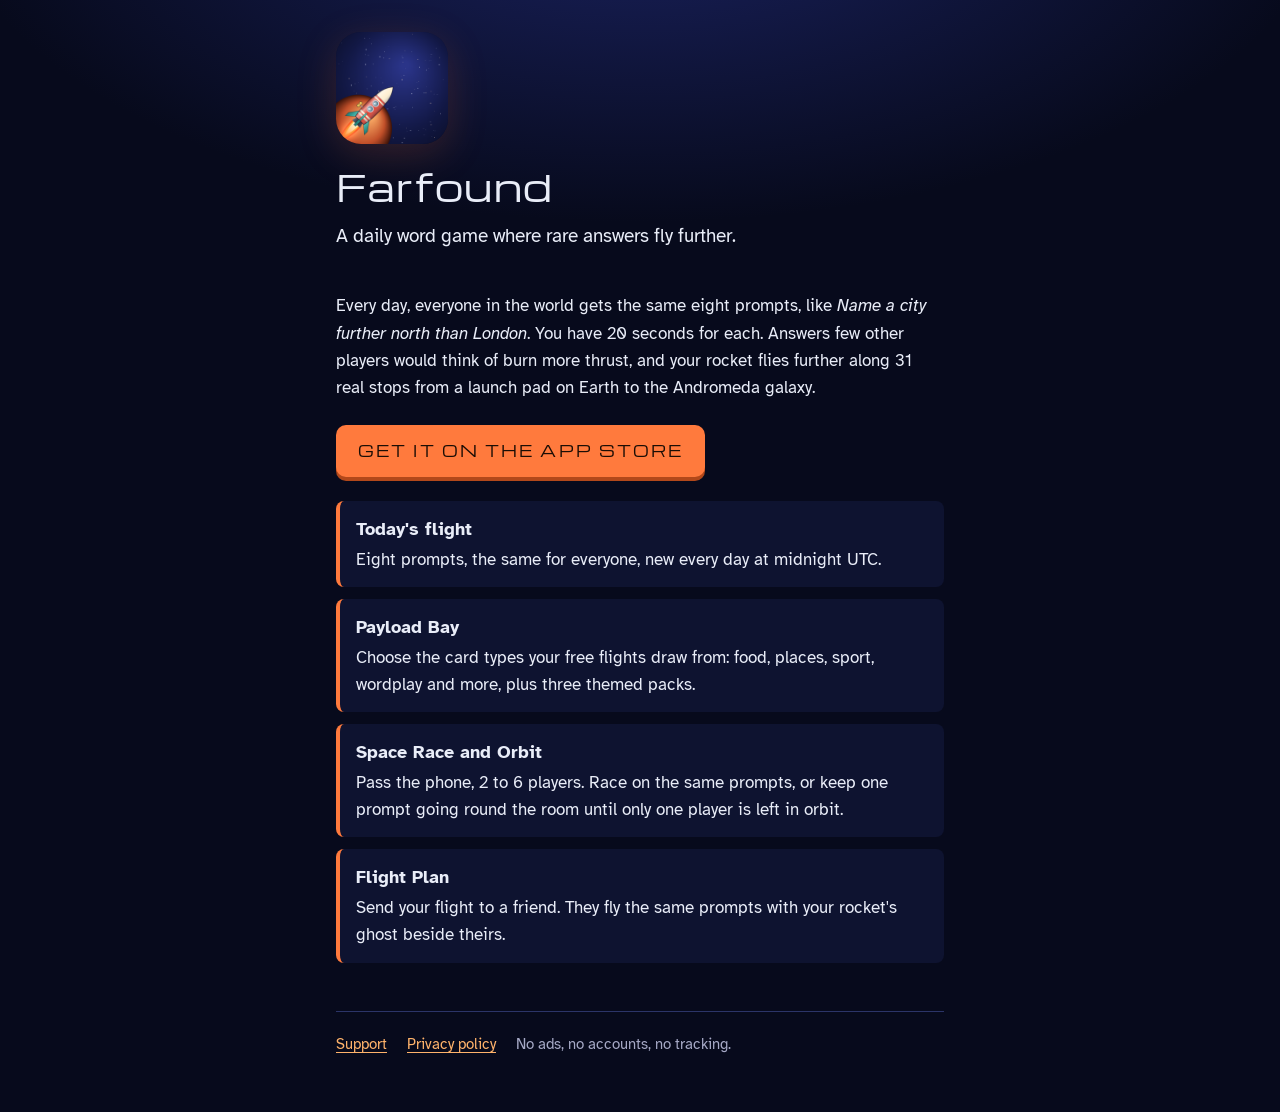
==== index.html @ ed50bfa7 "Farfound website: home, support, privacy policy and flight plan page Co-Authored-By: Claude Opus 5.5" ====
<!doctype html>
<html lang="en">
<head>
<meta charset="utf-8">
<meta name="viewport" content="width=device-width, initial-scale=1">
<title>Farfound</title>
<meta name="description" content="A daily word game where rare answers fly further. Eight prompts, 20 seconds each, 31 real stops from Earth to the Andromeda galaxy.">
<link rel="icon" href="icon.png">
<link rel="apple-touch-icon" href="icon.png">
<link rel="preconnect" href="https://fonts.googleapis.com">
<link rel="preconnect" href="https://fonts.gstatic.com" crossorigin>
<link rel="stylesheet" href="https://fonts.googleapis.com/css2?family=Atkinson+Hyperlegible:wght@400;700&family=Michroma&family=Space+Mono&display=swap">
<link rel="stylesheet" href="site.css">
</head>
<body>
<main class="wrap">
  <div class="hero">
    <img src="icon.png" alt="The Farfound app icon: a rocket rising past a planet">
    <div>
      <h1>Farfound</h1>
      <p class="lede">A daily word game where rare answers fly further.</p>
    </div>
  </div>
  <p>Every day, everyone in the world gets the same eight prompts, like <i>Name a city further north than London</i>. You have 20 seconds for each. Answers few other players would think of burn more thrust, and your rocket flies further along 31 real stops from a launch pad on Earth to the Andromeda galaxy.</p>
  <div class="btns">
    <a class="btn" id="get" href="https://apps.apple.com/app/idAPP_STORE_ID">Get it on the App Store</a>
  </div>
  <ul class="modes">
    <li><b>Today's flight</b>Eight prompts, the same for everyone, new every day at midnight UTC.</li>
    <li><b>Payload Bay</b>Choose the card types your free flights draw from: food, places, sport, wordplay and more, plus three themed packs.</li>
    <li><b>Space Race and Orbit</b>Pass the phone, 2 to 6 players. Race on the same prompts, or keep one prompt going round the room until only one player is left in orbit.</li>
    <li><b>Flight Plan</b>Send your flight to a friend. They fly the same prompts with your rocket's ghost beside theirs.</li>
  </ul>
  <footer>
    <a href="support/">Support</a>
    <a href="privacy/">Privacy policy</a>
    <span>No ads, no accounts, no tracking.</span>
  </footer>
</main>
</body>
</html>
---- site.css ----
:root {
  --void: #070a1c;
  --deck: #0e1330;
  --deck-2: #161d45;
  --rule: #2b3468;
  --ink: #e9edf8;
  --ink-dim: #a6a9c6;
  --flare: #ff7a3d;
  --flare-hi: #ffb36b;
  --f-display: "Michroma", "Eurostile", "Arial Black", sans-serif;
  --f-body: "Atkinson Hyperlegible", "Segoe UI", system-ui, sans-serif;
  --f-data: "Space Mono", ui-monospace, "SFMono-Regular", monospace;
  color-scheme: dark;
}
* { box-sizing: border-box; }
html { -webkit-text-size-adjust: 100%; }
body {
  margin: 0;
  min-height: 100vh;
  background: radial-gradient(90% 50% at 50% -10%, #1a2260 0%, transparent 60%), var(--void);
  color: var(--ink);
  font: 17px/1.6 var(--f-body);
}
.wrap { max-width: 640px; margin: 0 auto; padding: 32px 16px 56px; }
a { color: var(--flare-hi); text-underline-offset: 3px; }
a:hover { color: #fff; }
.top { display: flex; align-items: center; gap: 12px; margin-bottom: 36px; text-decoration: none; color: var(--flare-hi); }
.top img { width: 40px; height: 40px; border-radius: 9px; }
.top span { font-family: var(--f-display); font-size: 15px; letter-spacing: 0.24em; }
h1 { margin: 0 0 12px; font-family: var(--f-display); font-weight: 400; font-size: clamp(26px, 7vw, 36px); line-height: 1.25; letter-spacing: 0.04em; }
h2 { margin: 36px 0 8px; font-size: 21px; line-height: 1.3; }
p, li { color: var(--ink); }
.lede { font-size: 19px; color: var(--ink); margin: 0 0 24px; }
.dim { color: var(--ink-dim); }
ul { padding-left: 1.2em; }
li + li { margin-top: 6px; }
.hero { display: grid; gap: 20px; margin-bottom: 8px; }
.hero img { width: 112px; height: 112px; border-radius: 25px; box-shadow: 0 10px 40px rgba(255, 122, 61, 0.18); }
.btn {
  display: inline-flex; align-items: center; justify-content: center; min-height: 52px; padding: 12px 22px;
  border: 0; border-radius: 10px; background: var(--flare); color: #1a0d05; text-decoration: none;
  font: 15px/1.2 var(--f-display); letter-spacing: 0.14em; text-transform: uppercase; cursor: pointer;
  box-shadow: 0 4px 0 #b2481a;
}
.btn:hover { background: var(--flare-hi); color: #1a0d05; }
.btn:active { transform: translateY(2px); box-shadow: 0 2px 0 #b2481a; }
.btn-line { background: transparent; color: var(--ink); border: 2px solid var(--rule); box-shadow: none; }
.btn-line:hover { background: var(--deck-2); color: #fff; }
.btns { display: flex; flex-wrap: wrap; gap: 12px; margin: 24px 0; }
.panel { background: var(--deck); border: 2px solid var(--rule); border-radius: 14px; padding: 20px; margin: 20px 0; }
.panel h2 { margin-top: 0; }
.modes { display: grid; gap: 12px; margin: 16px 0 0; padding: 0; list-style: none; }
.modes li { background: var(--deck); border-left: 4px solid var(--flare); border-radius: 8px; padding: 14px 16px; margin: 0; }
.modes b { display: block; font-size: 18px; margin-bottom: 2px; }
.board { width: 100%; border-collapse: collapse; font-family: var(--f-data); font-size: 15px; }
.board th { text-align: left; font: 13px/1.4 var(--f-body); color: var(--ink-dim); padding: 0 8px 8px 0; }
.board td { padding: 10px 8px 10px 0; border-top: 1px solid var(--rule); vertical-align: top; }
.board td:last-child, .board th:last-child { text-align: right; padding-right: 0; }
.board .who { font-family: var(--f-body); font-weight: 700; }
dt { font-weight: 700; margin-top: 20px; }
dd { margin: 4px 0 0; color: var(--ink); }
footer { margin-top: 48px; padding-top: 20px; border-top: 1px solid var(--rule); display: flex; flex-wrap: wrap; gap: 20px; font-size: 15px; }
footer span { color: var(--ink-dim); }
:focus-visible { outline: 3px solid var(--flare-hi); outline-offset: 3px; }
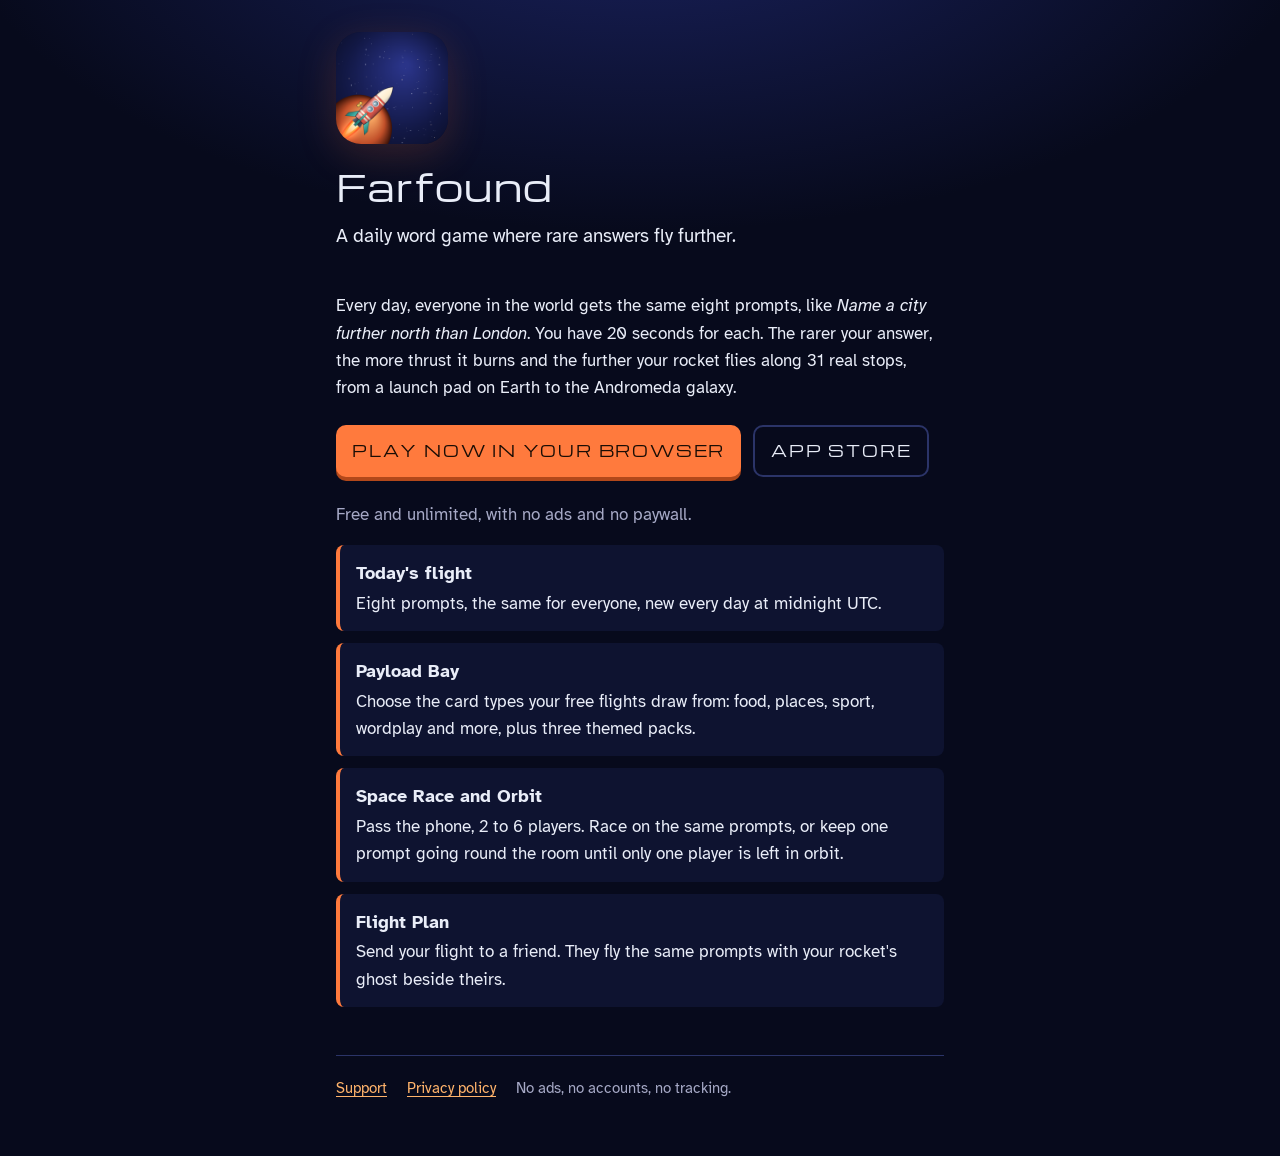
==== commit 158d2ef0: "Play Farfound in the browser, with link cards and a sitemap - play/: the full game, synced from ../f" ====
--- a/index.html
+++ b/index.html
@@ -3,10 +3,25 @@
 <head>
 <meta charset="utf-8">
 <meta name="viewport" content="width=device-width, initial-scale=1">
-<title>Farfound</title>
-<meta name="description" content="A daily word game where rare answers fly further. Eight prompts, 20 seconds each, 31 real stops from Earth to the Andromeda galaxy.">
+<title>Farfound: the daily rare-answer trivia game</title>
+<meta name="description" content="A free daily trivia game with no ads. Give rare answers to 8 prompts and your rocket flies further through 31 real stops, from Earth to the Andromeda galaxy.">
+<link rel="canonical" href="https://v8l8z.github.io/farfound/">
 <link rel="icon" href="icon.png">
 <link rel="apple-touch-icon" href="icon.png">
+<meta name="theme-color" content="#070a1c">
+<meta property="og:type" content="website">
+<meta property="og:site_name" content="Farfound">
+<meta property="og:url" content="https://v8l8z.github.io/farfound/">
+<meta property="og:title" content="Farfound: the daily rare-answer trivia game">
+<meta property="og:description" content="Eight prompts a day. The rarer your answer, the further your rocket flies through 31 real stops. Free, with no ads, in your browser or on iPhone.">
+<meta property="og:image" content="https://v8l8z.github.io/farfound/og.png">
+<meta property="og:image:width" content="1200">
+<meta property="og:image:height" content="630">
+<meta property="og:image:alt" content="The Farfound rocket icon and wordmark above a row of the game's tier symbols.">
+<meta name="twitter:card" content="summary_large_image">
+<meta name="twitter:title" content="Farfound: the daily rare-answer trivia game">
+<meta name="twitter:description" content="Eight prompts a day. The rarer your answer, the further your rocket flies through 31 real stops. Free, with no ads, in your browser or on iPhone.">
+<meta name="twitter:image" content="https://v8l8z.github.io/farfound/og.png">
 <link rel="preconnect" href="https://fonts.googleapis.com">
 <link rel="preconnect" href="https://fonts.gstatic.com" crossorigin>
 <link rel="stylesheet" href="https://fonts.googleapis.com/css2?family=Atkinson+Hyperlegible:wght@400;700&family=Michroma&family=Space+Mono&display=swap">
@@ -21,10 +36,12 @@
       <p class="lede">A daily word game where rare answers fly further.</p>
     </div>
   </div>
-  <p>Every day, everyone in the world gets the same eight prompts, like <i>Name a city further north than London</i>. You have 20 seconds for each. Answers few other players would think of burn more thrust, and your rocket flies further along 31 real stops from a launch pad on Earth to the Andromeda galaxy.</p>
+  <p>Every day, everyone in the world gets the same eight prompts, like <i>Name a city further north than London</i>. You have 20 seconds for each. The rarer your answer, the more thrust it burns and the further your rocket flies along 31 real stops, from a launch pad on Earth to the Andromeda galaxy.</p>
   <div class="btns">
-    <a class="btn" id="get" href="https://apps.apple.com/app/idAPP_STORE_ID">Get it on the App Store</a>
+    <a class="btn" id="play" href="play/">Play now in your browser</a>
+    <a class="btn btn-line" id="get" href="https://apps.apple.com/app/id6827748914" aria-label="Get Farfound on the App Store">App Store</a>
   </div>
+  <p class="dim">Free and unlimited, with no ads and no paywall.</p>
   <ul class="modes">
     <li><b>Today's flight</b>Eight prompts, the same for everyone, new every day at midnight UTC.</li>
     <li><b>Payload Bay</b>Choose the card types your free flights draw from: food, places, sport, wordplay and more, plus three themed packs.</li>
--- a/site.css
+++ b/site.css
@@ -37,9 +37,9 @@
 .hero { display: grid; gap: 20px; margin-bottom: 8px; }
 .hero img { width: 112px; height: 112px; border-radius: 25px; box-shadow: 0 10px 40px rgba(255, 122, 61, 0.18); }
 .btn {
-  display: inline-flex; align-items: center; justify-content: center; min-height: 52px; padding: 12px 22px;
+  display: inline-flex; align-items: center; justify-content: center; min-height: 52px; padding: 12px 16px;
   border: 0; border-radius: 10px; background: var(--flare); color: #1a0d05; text-decoration: none;
-  font: 15px/1.2 var(--f-display); letter-spacing: 0.14em; text-transform: uppercase; cursor: pointer;
+  font: 15px/1.2 var(--f-display); letter-spacing: 0.12em; text-transform: uppercase; text-align: center; cursor: pointer;
   box-shadow: 0 4px 0 #b2481a;
 }
 .btn:hover { background: var(--flare-hi); color: #1a0d05; }
@@ -47,6 +47,11 @@
 .btn-line { background: transparent; color: var(--ink); border: 2px solid var(--rule); box-shadow: none; }
 .btn-line:hover { background: var(--deck-2); color: #fff; }
 .btns { display: flex; flex-wrap: wrap; gap: 12px; margin: 24px 0; }
+/* phones: the game's own button size, one full-width button to a row, so long labels stay on one line */
+@media (max-width: 460px) {
+  .btn { font-size: clamp(12px, 3.3vw, 13px); letter-spacing: 0.08em; padding: 12px 14px; }
+  .btns .btn { flex: 1 1 100%; }
+}
 .panel { background: var(--deck); border: 2px solid var(--rule); border-radius: 14px; padding: 20px; margin: 20px 0; }
 .panel h2 { margin-top: 0; }
 .modes { display: grid; gap: 12px; margin: 16px 0 0; padding: 0; list-style: none; }
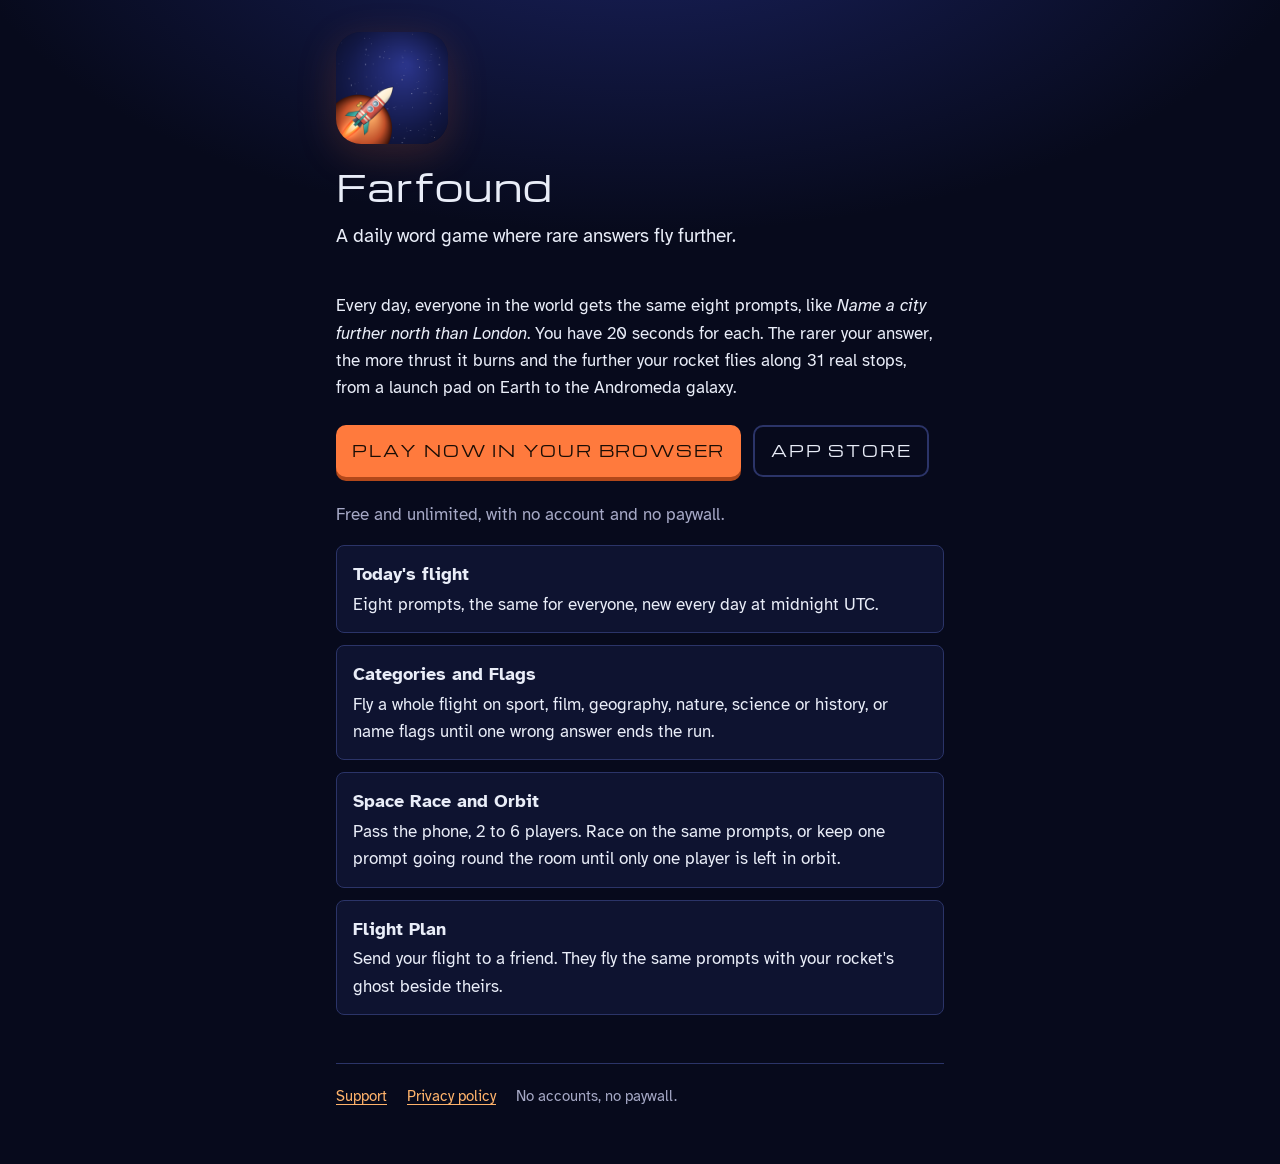
==== commit e90cf3b5: "Ads in the iPhone app: privacy policy, app-ads.txt, home page wording The web game is unchanged for " ====
--- a/index.html
+++ b/index.html
@@ -4,24 +4,24 @@
 <meta charset="utf-8">
 <meta name="viewport" content="width=device-width, initial-scale=1">
 <title>Farfound: the daily rare-answer trivia game</title>
-<meta name="description" content="A free daily trivia game with no ads. Give rare answers to 8 prompts and your rocket flies further through 31 real stops, from Earth to the Andromeda galaxy.">
-<link rel="canonical" href="https://v8l8z.github.io/farfound/">
+<meta name="description" content="A free daily trivia game. Give rare answers to 8 prompts and your rocket flies further through 31 real stops, from Earth to the Andromeda galaxy.">
+<link rel="canonical" href="https://farfoundtrivia.com/">
 <link rel="icon" href="icon.png">
 <link rel="apple-touch-icon" href="icon.png">
 <meta name="theme-color" content="#070a1c">
 <meta property="og:type" content="website">
 <meta property="og:site_name" content="Farfound">
-<meta property="og:url" content="https://v8l8z.github.io/farfound/">
+<meta property="og:url" content="https://farfoundtrivia.com/">
 <meta property="og:title" content="Farfound: the daily rare-answer trivia game">
-<meta property="og:description" content="Eight prompts a day. The rarer your answer, the further your rocket flies through 31 real stops. Free, with no ads, in your browser or on iPhone.">
-<meta property="og:image" content="https://v8l8z.github.io/farfound/og.png">
+<meta property="og:description" content="Eight prompts a day. The rarer your answer, the further your rocket flies through 31 real stops. Free, in your browser or on iPhone.">
+<meta property="og:image" content="https://farfoundtrivia.com/og.png">
 <meta property="og:image:width" content="1200">
 <meta property="og:image:height" content="630">
 <meta property="og:image:alt" content="The Farfound rocket icon and wordmark above a row of the game's tier symbols.">
 <meta name="twitter:card" content="summary_large_image">
 <meta name="twitter:title" content="Farfound: the daily rare-answer trivia game">
-<meta name="twitter:description" content="Eight prompts a day. The rarer your answer, the further your rocket flies through 31 real stops. Free, with no ads, in your browser or on iPhone.">
-<meta name="twitter:image" content="https://v8l8z.github.io/farfound/og.png">
+<meta name="twitter:description" content="Eight prompts a day. The rarer your answer, the further your rocket flies through 31 real stops. Free, in your browser or on iPhone.">
+<meta name="twitter:image" content="https://farfoundtrivia.com/og.png">
 <link rel="preconnect" href="https://fonts.googleapis.com">
 <link rel="preconnect" href="https://fonts.gstatic.com" crossorigin>
 <link rel="stylesheet" href="https://fonts.googleapis.com/css2?family=Atkinson+Hyperlegible:wght@400;700&family=Michroma&family=Space+Mono&display=swap">
@@ -41,17 +41,17 @@
     <a class="btn" id="play" href="play/">Play now in your browser</a>
     <a class="btn btn-line" id="get" href="https://apps.apple.com/app/id6827748914" aria-label="Get Farfound on the App Store">App Store</a>
   </div>
-  <p class="dim">Free and unlimited, with no ads and no paywall.</p>
+  <p class="dim">Free and unlimited, with no account and no paywall.</p>
   <ul class="modes">
     <li><b>Today's flight</b>Eight prompts, the same for everyone, new every day at midnight UTC.</li>
-    <li><b>Payload Bay</b>Choose the card types your free flights draw from: food, places, sport, wordplay and more, plus three themed packs.</li>
+    <li><b>Categories and Flags</b>Fly a whole flight on sport, film, geography, nature, science or history, or name flags until one wrong answer ends the run.</li>
     <li><b>Space Race and Orbit</b>Pass the phone, 2 to 6 players. Race on the same prompts, or keep one prompt going round the room until only one player is left in orbit.</li>
     <li><b>Flight Plan</b>Send your flight to a friend. They fly the same prompts with your rocket's ghost beside theirs.</li>
   </ul>
   <footer>
     <a href="support/">Support</a>
     <a href="privacy/">Privacy policy</a>
-    <span>No ads, no accounts, no tracking.</span>
+    <span>No accounts, no paywall.</span>
   </footer>
 </main>
 </body>
--- a/site.css
+++ b/site.css
@@ -55,7 +55,7 @@
 .panel { background: var(--deck); border: 2px solid var(--rule); border-radius: 14px; padding: 20px; margin: 20px 0; }
 .panel h2 { margin-top: 0; }
 .modes { display: grid; gap: 12px; margin: 16px 0 0; padding: 0; list-style: none; }
-.modes li { background: var(--deck); border-left: 4px solid var(--flare); border-radius: 8px; padding: 14px 16px; margin: 0; }
+.modes li { background: var(--deck); border: 1.5px solid var(--rule); border-radius: 8px; padding: 14px 16px; margin: 0; }
 .modes b { display: block; font-size: 18px; margin-bottom: 2px; }
 .board { width: 100%; border-collapse: collapse; font-family: var(--f-data); font-size: 15px; }
 .board th { text-align: left; font: 13px/1.4 var(--f-body); color: var(--ink-dim); padding: 0 8px 8px 0; }
